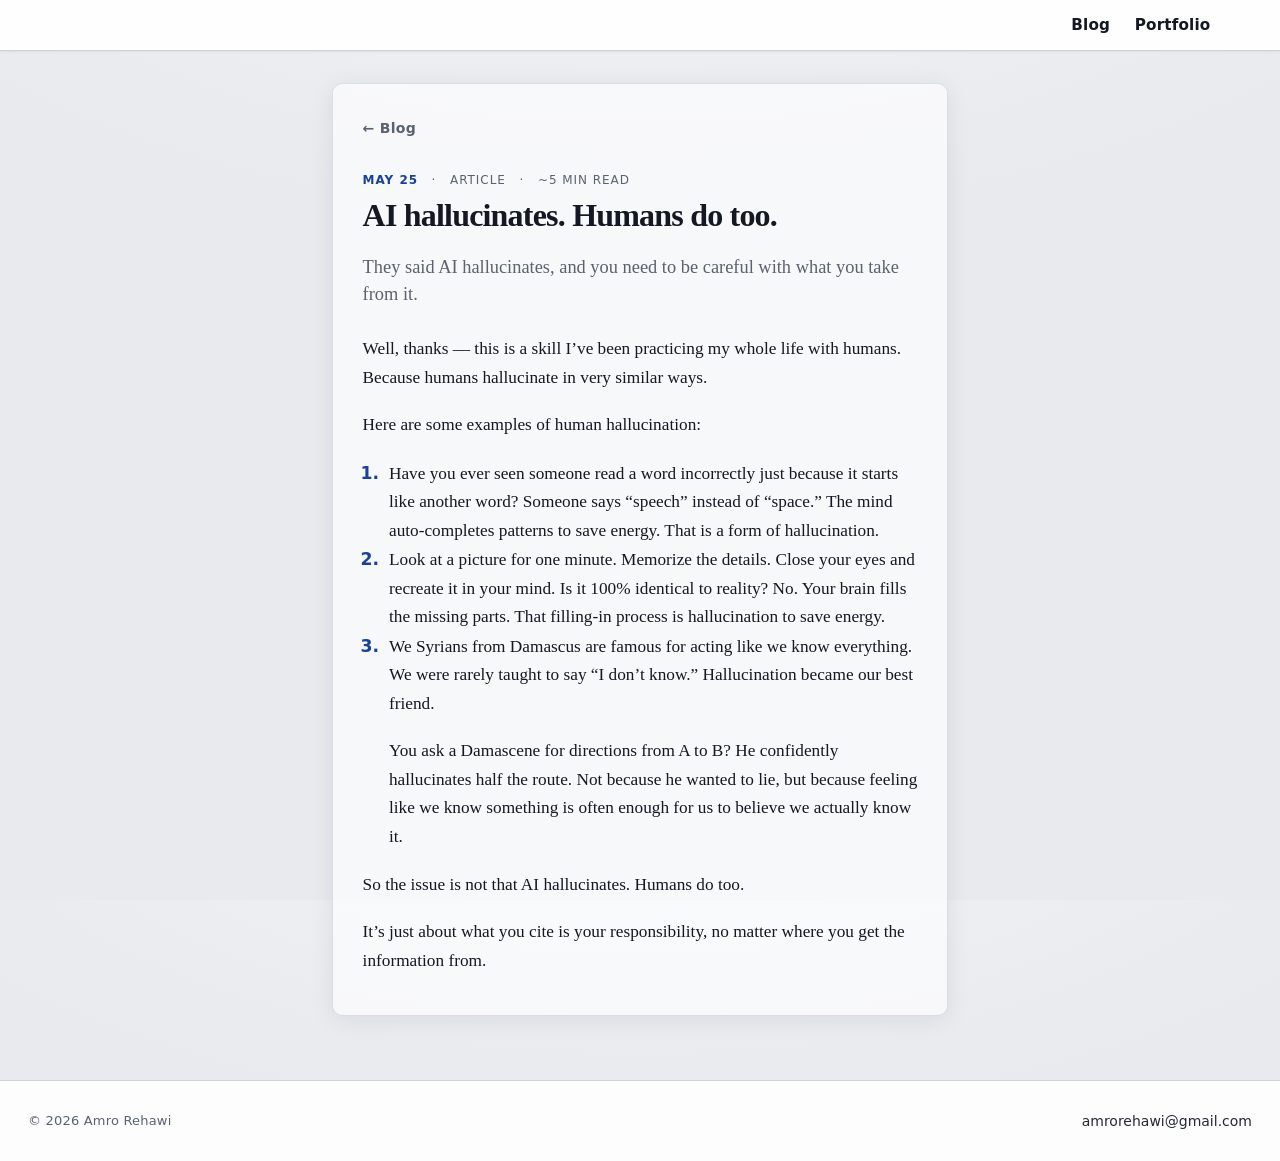
==== article-ai-hallucinations.html @ 1cbb2b4a "initial" ====
<!DOCTYPE html>
<html lang="en">
<head>
    <meta charset="UTF-8">
    <meta name="viewport" content="width=device-width, initial-scale=1.0">
    <meta name="description" content="A short article about AI hallucination, human memory, confidence, and responsibility when citing information.">
    <meta name="theme-color" content="#e8eaee">
    <meta name="color-scheme" content="light">
    <title>AI hallucinates. Humans do too. — Amro Rehawi</title>
    <link rel="stylesheet" href="style.css?v=16">
</head>
<body>
    <a class="skip-link" href="#main">Skip to content</a>
    <header class="site-header">
        <nav aria-label="Primary navigation">
            <ul>
                <li><a href="index.html">Blog</a></li>
                <li><a href="portfolio.html">Portfolio</a></li>
            </ul>
        </nav>
    </header>
    <main id="main" class="layout-inner readable">
        <article class="inner-panel">
            <a href="index.html" class="back-link">← Blog</a>
            <header>
                <p class="article-meta">
                    <strong><time datetime="2026-05-25">May 25</time></strong>
                    <span aria-hidden="true">·</span>
                    <span>Article</span>
                    <span aria-hidden="true">·</span>
                    <span>~5 min read</span>
                </p>
                <h1 class="article-heading">AI hallucinates. Humans do too.</h1>
                <p class="article-intro">They said AI hallucinates, and you need to be careful with what you take from it.</p>
            </header>
            <div class="article-body">
                <p>Well, thanks — this is a skill I’ve been practicing my whole life with humans. Because humans hallucinate in very similar ways.</p>

                <p>Here are some examples of human hallucination:</p>

                <ol>
                    <li>
                        <p>Have you ever seen someone read a word incorrectly just because it starts like another word? Someone says “speech” instead of “space.” The mind auto-completes patterns to save energy. That is a form of hallucination.</p>
                    </li>
                    <li>
                        <p>Look at a picture for one minute. Memorize the details. Close your eyes and recreate it in your mind. Is it 100% identical to reality? No. Your brain fills the missing parts. That filling-in process is hallucination to save energy.</p>
                    </li>
                    <li>
                        <p>We Syrians from Damascus are famous for acting like we know everything. We were rarely taught to say “I don’t know.” Hallucination became our best friend.</p>
                        <p>You ask a Damascene for directions from A to B? He confidently hallucinates half the route. Not because he wanted to lie, but because feeling like we know something is often enough for us to believe we actually know it.</p>
                    </li>
                </ol>

                <p>So the issue is not that AI hallucinates. Humans do too.</p>
                <p>It’s just about what you cite is your responsibility, no matter where you get the information from.</p>
            </div>
        </article>
    </main>
    <footer class="site-footer" aria-label="Site footer">
        <small>© 2026 Amro Rehawi</small>
        <ul>
            <li><a href="#" rel="noopener noreferrer" aria-label="email">amrorehawi@gmail.com</a></li>
        </ul>
    </footer>
</body>
</html>
---- style.css ----
/* v17 */

*,
*::before,
*::after {
  box-sizing: border-box;
}

:root {
  --bg: #e8eaee;
  --bg-subtle: #f2f4f7;
  --surface: #ffffff;
  --text: #141823;
  --muted: #5a6270;
  --accent: #1740a0;
  --accent-soft: rgb(23 64 160 / 0.12);
  --border: #cfd4dc;
  --radius-pill: 999px;
  --radius-md: 10px;
  --shadow-sm: 0 1px 2px rgb(17 22 34 / 0.06);
  --shadow-float: 0 4px 24px rgb(17 22 34 / 0.08);
  --space-nav: 0.8rem clamp(1rem, 4vw, 1.75rem);
  --space-main-inline: clamp(1rem, 4vw, 1.75rem);
  --font-serif: Georgia, "Times New Roman", Times, serif;
  --font-ui: system-ui, -apple-system, "Segoe UI", Roboto, Arial, sans-serif;
  --ease-out: cubic-bezier(0.22, 1, 0.36, 1);
  --t-fast: 0.18s;
  --t-med: 0.28s;
}

html {
  height: 100%;
  scroll-behavior: smooth;
}

@media (prefers-reduced-motion: reduce) {
  html {
    scroll-behavior: auto;
  }
}

body {
  position: relative;
  min-height: 100%;
  margin: 0;
  display: flex;
  flex-direction: column;
  background-color: var(--bg);
  background-image: radial-gradient(
    ellipse 120% 80% at 50% -20%,
    var(--bg-subtle),
    var(--bg) 55%
  );
  font-family: var(--font-serif);
  color: var(--text);
  line-height: 1.52;
  -webkit-font-smoothing: antialiased;
  text-rendering: optimizeLegibility;
}

::selection {
  background-color: var(--accent-soft);
  color: var(--text);
}

:where(a:focus-visible, button:focus-visible) {
  outline: 2px solid var(--accent);
  outline-offset: 3px;
  border-radius: 3px;
}

.skip-link {
  position: absolute;
  top: 0;
  left: 50%;
  z-index: 100;
  padding: 0.45rem 0.9rem;
  font-family: var(--font-ui);
  font-size: 0.8125rem;
  font-weight: 600;
  color: var(--surface);
  background-color: var(--accent);
  border-radius: 0 0 var(--radius-md) var(--radius-md);
  text-decoration: none;
  translate: -50% -120%;
  transition: translate var(--t-fast) var(--ease-out);
}

.skip-link:focus {
  outline: none;
}

.skip-link:focus-visible {
  outline: 2px solid var(--surface);
  outline-offset: 2px;
  translate: -50% 0;
}

img {
  max-width: 100%;
  height: auto;
}

@media (prefers-reduced-motion: reduce) {
  .skip-link {
    transition: none;
  }
}

.site-header {
  position: sticky;
  top: 0;
  z-index: 20;
  background-color: rgb(255 255 255 / 0.92);
  backdrop-filter: blur(10px);
  -webkit-backdrop-filter: blur(10px);
  border-bottom: 1px solid var(--border);
  box-shadow: var(--shadow-sm);
}

.site-header nav {
  display: flex;
  justify-content: flex-end;
  align-items: center;
  max-width: 1200px;
  margin-inline: auto;
  padding: var(--space-nav);
  width: 100%;
}

.site-header ul {
  display: flex;
  flex-wrap: wrap;
  justify-content: flex-end;
  gap: 0.35rem 1.35rem;
  list-style: none;
  margin: 0;
  padding: 0;
}

.site-header a {
  font-family: var(--font-ui);
  text-decoration: none;
  color: var(--text);
  font-size: 0.95rem;
  font-weight: 600;
  letter-spacing: 0.01em;
  padding: 0.35rem 0.1rem;
  border-radius: var(--radius-pill);
  transition:
    color var(--t-fast) var(--ease-out),
    opacity var(--t-fast) var(--ease-out),
    transform var(--t-fast) var(--ease-out),
    box-shadow var(--t-fast) var(--ease-out);
}

.site-header a:hover {
  color: var(--accent);
}

@media (prefers-reduced-motion: no-preference) {
  .site-header a:active {
    transform: scale(0.98);
  }
}

main {
  flex: 1;
  width: 100%;
}

#main {
  scroll-margin-top: clamp(4rem, 10vw, 5.75rem);
}

main.layout-home {
  display: flex;
  gap: clamp(1.25rem, 3vw, 2rem);
  padding: clamp(1.25rem, 4vw, 2.25rem) var(--space-main-inline)
    clamp(2rem, 5vw, 3rem);
  max-width: 1200px;
  margin-inline: auto;
}

#author-section {
  width: min(300px, 100%);
  flex-shrink: 0;
  padding: 0.25rem clamp(0, 2vw, 0.65rem);
  align-self: flex-start;
}

#author-photo {
  display: block;
  width: 180px;
  max-width: min(180px, 72vw);
  height: auto;
  aspect-ratio: 1;
  border-radius: var(--radius-pill);
  object-fit: cover;
  border: 1px solid var(--border);
  box-shadow: var(--shadow-float);
}

@media (prefers-reduced-motion: no-preference) {
  #author-photo {
    transition:
      transform var(--t-med) var(--ease-out),
      box-shadow var(--t-med) var(--ease-out);
  }

  #author-photo:hover {
    transform: translateY(-2px) scale(1.02);
    box-shadow: var(--shadow-float), 0 0 0 3px var(--accent-soft);
  }
}

#author-section h1 {
  margin: 1.25rem 0 0.45rem;
  font-size: clamp(1.42rem, 2.8vw, 1.85rem);
  line-height: 1.14;
  font-weight: 600;
  letter-spacing: -0.02em;
}

#author-section h1::after {
  content: "";
  display: block;
  width: 2.25rem;
  height: 2px;
  margin-top: 0.65rem;
  border-radius: 1px;
  background: linear-gradient(90deg, var(--accent), transparent);
}

#author-section .tagline {
  margin: 0;
  padding-top: 0.75rem;
  color: var(--muted);
  font-size: clamp(0.9125rem, 1.5vw, 1rem);
  max-width: 30ch;
  line-height: 1.5;
}

.main-content {
  flex: 1;
  min-width: 0;
  background-color: rgb(255 255 255 / 0.65);
  border: 1px solid rgb(207 212 220 / 0.75);
  border-radius: var(--radius-md);
  box-shadow: var(--shadow-float);
  padding: clamp(0.75rem, 2vw, 1.25rem) clamp(0.75rem, 2.5vw, 1.5rem)
    clamp(0.35rem, 1.5vw, 0.75rem);
}

.visually-hidden {
  position: absolute;
  clip-path: inset(50%);
  width: 1px;
  height: 1px;
  overflow: hidden;
  white-space: nowrap;
  border: 0;
  padding: 0;
  margin: -1px;
}

.article-list {
  list-style: none;
  margin: 0;
  padding: 0;
  max-width: 100%;
}

.article-list li {
  position: relative;
  display: flex;
  align-items: center;
  gap: 1.25rem clamp(1rem, 2.5vw, 1.75rem);
  padding: clamp(1.15rem, 3vw, 1.85rem) 0.65rem clamp(1.15rem, 3vw, 1.85rem)
    0.5rem;
  margin-inline: -0.65rem;
  border-radius: 8px;
  border-bottom: 1px solid var(--border);
  transition:
    background-color var(--t-med) var(--ease-out),
    box-shadow var(--t-med) var(--ease-out);
}

.article-list li:last-child {
  border-bottom: none;
}

.article-list li::after {
  content: "";
  position: absolute;
  left: 0.25rem;
  top: 50%;
  transform: translateY(-50%) scaleY(0);
  transform-origin: center center;
  width: 3px;
  height: calc(100% - 1.75rem);
  border-radius: 2px;
  background: var(--accent);
  opacity: 0;
  transition:
    transform var(--t-med) var(--ease-out),
    opacity var(--t-fast) var(--ease-out);
}

@media (prefers-reduced-motion: reduce) {
  .article-list li::after {
    transition: none;
  }
}

.article-list li:hover {
  background-color: rgb(255 255 255 / 0.85);
}

@media (prefers-reduced-motion: no-preference) {
  .article-list li:hover::after {
    transform: translateY(-50%) scaleY(1);
    opacity: 1;
  }

  .article-list li:active {
    background-color: rgb(248 249 251 / 0.95);
  }
}

.article-list li:focus-within::after {
  opacity: 0.35;
  transform: translateY(-50%) scaleY(0.92);
}

.date {
  width: 4.85rem;
  flex-shrink: 0;
  color: var(--accent);
  font-family: var(--font-ui);
  font-weight: 650;
  font-size: 0.75rem;
  letter-spacing: 0.08em;
  text-transform: uppercase;
  line-height: 1.2;
}

.article-list a {
  flex: 1;
  min-width: 0;
  padding-block: 0.15rem;
  text-decoration: underline;
  text-decoration-color: rgb(26 61 148 / 0.18);
  text-decoration-thickness: 1px;
  text-underline-offset: 0.22em;
  color: var(--text);
  font-weight: 500;
  letter-spacing: -0.015em;
  font-size: clamp(1rem, 2.05vw, 1.29rem);
  line-height: 1.38;
  transition:
    color var(--t-fast) var(--ease-out),
    text-decoration-color var(--t-fast) var(--ease-out);
}

.article-list a:hover {
  color: var(--accent);
  text-decoration-color: rgb(23 64 160 / 0.45);
}

.time {
  width: 5.75rem;
  flex-shrink: 0;
  text-align: right;
  font-family: var(--font-ui);
  font-size: 0.8475rem;
  font-variant-numeric: tabular-nums;
  letter-spacing: 0.03em;
  color: var(--muted);
}

.site-footer {
  display: flex;
  flex-wrap: wrap;
  justify-content: space-between;
  align-items: center;
  gap: 1rem 1.5rem;
  width: 100%;
  padding: var(--space-nav);
  padding-block: max(1rem, 0.95rem + 1vw);
  background-color: rgb(255 255 255 / 0.9);
  border-top: 1px solid var(--border);
  margin-top: auto;
}

.site-footer small {
  font-family: var(--font-ui);
  font-size: 0.8125rem;
  color: var(--muted);
  letter-spacing: 0.015em;
}

.site-footer ul {
  display: flex;
  flex-wrap: wrap;
  gap: 0.85rem 1.35rem;
  list-style: none;
  margin: 0;
  padding: 0;
}

.site-footer a {
  font-family: var(--font-ui);
  text-decoration: none;
  color: var(--text);
  font-size: 0.875rem;
  font-weight: 500;
  padding: 0.2rem 0;
  opacity: 0.92;
  transition:
    color var(--t-fast) var(--ease-out),
    opacity var(--t-fast) var(--ease-out);
}

.site-footer a:hover {
  color: var(--accent);
  opacity: 1;
}

@media print {
  .site-header,
  .site-footer {
    box-shadow: none;
    backdrop-filter: none;
  }

  .site-header {
    position: relative;
  }

  main.layout-home {
    max-width: none;
  }

  .main-content {
    box-shadow: none;
    border: 1px solid #ccc;
  }

  .inner-panel {
    box-shadow: none;
    border: 1px solid #ccc;
  }

  body {
    background: #fff;
  }
}

@media (max-width: 768px) {
  .site-header nav {
    justify-content: center;
  }

  .site-header ul {
    justify-content: center;
  }

  main.layout-home {
    flex-direction: column;
    padding-top: clamp(1rem, 3vw, 1.35rem);
  }

  #author-section {
    width: 100%;
    text-align: center;
  }

  #author-section h1::after {
    margin-inline: auto;
  }

  #author-photo {
    margin-inline: auto;
  }

  #author-section .tagline {
    margin-inline: auto;
    max-width: 36ch;
  }

  .article-list li {
    flex-direction: column;
    align-items: flex-start;
    gap: 0.55rem;
    padding: 1.2rem 0.85rem;
    margin-inline: -0.35rem;
  }

  .article-list li::after {
    left: 0.15rem;
    height: calc(100% - 1rem);
  }

  .time {
    width: auto;
    text-align: left;
  }

  .site-footer {
    flex-direction: column;
    justify-content: center;
    text-align: center;
    padding-inline: clamp(1rem, 5vw, 1.75rem);
  }

  .site-footer ul {
    justify-content: center;
  }

  main.layout-inner {
    padding-bottom: clamp(1.75rem, 5vw, 2.5rem);
  }

  .inner-panel {
    padding-left: clamp(0.9rem, 3.8vw, 1.65rem);
    padding-right: clamp(0.9rem, 3.8vw, 1.65rem);
  }
}

/* Article + portfolio inner pages */

.site-header a[aria-current="page"] {
  color: var(--accent);
  text-underline-offset: 0.2em;
  text-decoration-thickness: 2px;
  text-decoration-line: underline;
  text-decoration-color: rgb(23 64 160 / 0.35);
}

main.layout-inner {
  flex: 1;
  margin-inline: auto;
  padding: clamp(1.25rem, 4vw, 2rem) var(--space-main-inline)
    clamp(2.5rem, 6vw, 4rem);
}

.layout-inner.full-width {
  max-width: 1100px;
  width: 100%;
}

.layout-inner.readable {
  max-width: min(42rem, 100%);
  width: 100%;
}

.inner-panel {
  background-color: rgb(255 255 255 / 0.65);
  border: 1px solid rgb(207 212 220 / 0.75);
  border-radius: var(--radius-md);
  box-shadow: var(--shadow-float);
  padding: clamp(1.35rem, 3.5vw, 2rem) clamp(1.05rem, 3.5vw, 1.85rem)
    clamp(1.85rem, 4vw, 2.5rem);
}

.back-link {
  display: inline-block;
  margin: 0 0 1.25rem;
  font-family: var(--font-ui);
  font-size: 0.875rem;
  font-weight: 600;
  text-decoration: none;
  color: var(--muted);
  letter-spacing: 0.02em;
  transition: color var(--t-fast) var(--ease-out);
}

.back-link:hover {
  color: var(--accent);
}

.article-meta {
  display: flex;
  flex-wrap: wrap;
  align-items: baseline;
  gap: 0.35rem 0.85rem;
  margin-bottom: 0.5rem;
  font-family: var(--font-ui);
  font-size: 0.75rem;
  color: var(--muted);
  text-transform: uppercase;
  letter-spacing: 0.08em;
}

.article-meta strong {
  color: var(--accent);
  font-weight: 650;
}

.article-meta strong time {
  font-weight: inherit;
  font-variant-numeric: tabular-nums;
}

.article-heading {
  margin: 0 0 1.75rem;
  font-size: clamp(1.5rem, 4.2vw, 2rem);
  line-height: 1.14;
  font-weight: 600;
  letter-spacing: -0.025em;
}

.article-intro {
  font-size: clamp(1.02rem, 2vw, 1.15rem);
  color: var(--muted);
  margin: -0.5rem 0 1.65rem;
  line-height: 1.5;
}

.article-body {
  font-size: clamp(1rem, 1.8vw, 1.08rem);
  line-height: 1.65;
}

.article-body p {
  margin: 0 0 1.1em;
}

.article-body p:last-child {
  margin-bottom: 0;
}

.article-body ol,
.article-body ul {
  margin: 0 0 1.2rem;
  padding-left: 1.4rem;
}

.article-body li {
  padding-left: 0.25rem;
}

.article-body li::marker {
  color: var(--accent);
  font-family: var(--font-ui);
  font-weight: 700;
}

.article-body h2 {
  margin: 1.85rem 0 0.65rem;
  font-size: clamp(1.08rem, 2.5vw, 1.22rem);
  font-weight: 600;
  letter-spacing: -0.02em;
  font-family: var(--font-ui);
}

.page-title {
  margin: 0 0 0.85rem;
  font-size: clamp(1.6rem, 4vw, 2.05rem);
  line-height: 1.15;
  font-weight: 600;
  letter-spacing: -0.03em;
}

.page-intro {
  margin: 0 0 2rem;
  max-width: 52ch;
  color: var(--muted);
  line-height: 1.52;
}

.portfolio-grid {
  display: grid;
  gap: clamp(1rem, 3vw, 1.35rem);
  grid-template-columns: repeat(auto-fill, minmax(min(260px, 100%), 1fr));
}

.portfolio-card {
  display: flex;
  flex-direction: column;
  min-height: 10rem;
  padding: clamp(1.1rem, 2.8vw, 1.35rem);
  border-radius: 8px;
  border: 1px solid var(--border);
  background-color: rgb(255 255 255 / 0.88);
  box-shadow: var(--shadow-sm);
  transition:
    transform var(--t-med) var(--ease-out),
    box-shadow var(--t-med) var(--ease-out);
}

@media (prefers-reduced-motion: no-preference) {
  .portfolio-card:hover {
    transform: translateY(-3px);
    box-shadow: var(--shadow-float);
  }
}

.portfolio-card-title {
  margin: 0 0 0.45rem;
  font-family: var(--font-ui);
  font-size: 1.02rem;
  font-weight: 650;
}

.portfolio-card-title a {
  color: var(--text);
  text-decoration: underline;
  text-decoration-color: rgb(23 64 160 / 0.22);
  text-decoration-thickness: 1px;
  text-underline-offset: 0.22em;
  transition:
    color var(--t-fast) var(--ease-out),
    text-decoration-color var(--t-fast) var(--ease-out);
}

.portfolio-card-title a:hover {
  color: var(--accent);
  text-decoration-color: rgb(23 64 160 / 0.55);
}

.portfolio-card-role {
  margin: 0 0 auto;
  font-family: var(--font-ui);
  font-size: 0.8rem;
  text-transform: uppercase;
  letter-spacing: 0.07em;
  color: var(--accent);
}

.portfolio-card-description {
  margin: 0.35rem 0 auto;
  color: var(--muted);
  font-size: 0.95rem;
  line-height: 1.5;
}

.portfolio-card-meta {
  margin-top: 1rem;
  padding-top: 0.85rem;
  border-top: 1px dashed var(--border);
  font-family: var(--font-ui);
  font-size: 0.8125rem;
  color: var(--muted);
}
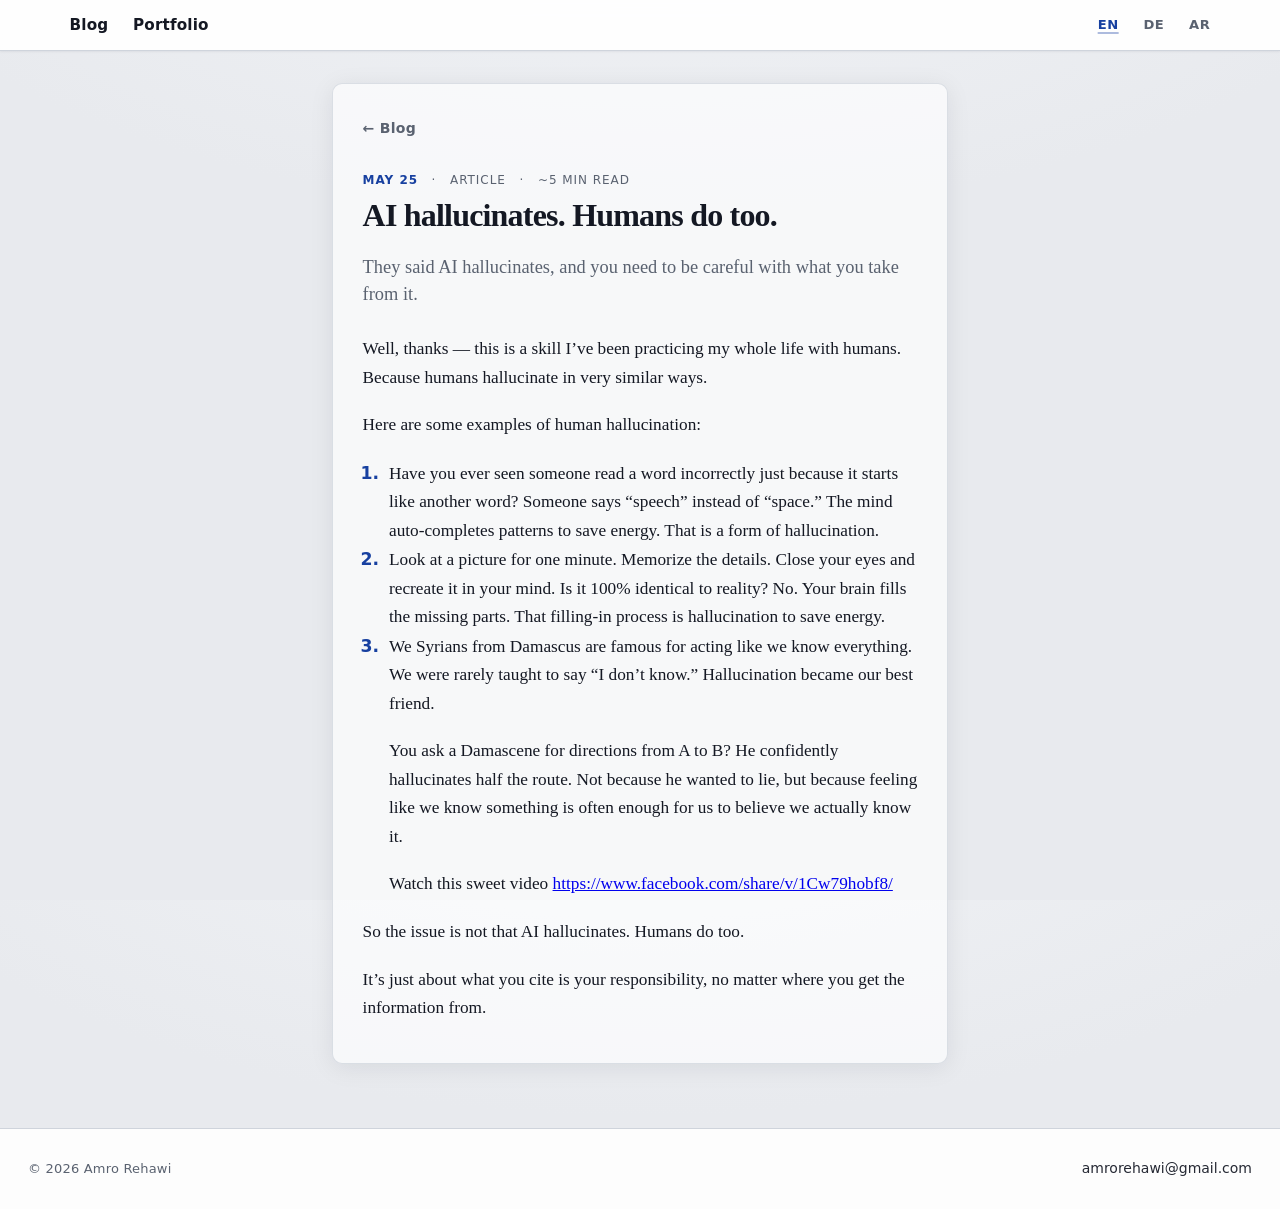
==== commit d8e102a6: "mehrere sprachen" ====
--- a/article-ai-hallucinations.html
+++ b/article-ai-hallucinations.html
@@ -7,15 +7,20 @@
     <meta name="theme-color" content="#e8eaee">
     <meta name="color-scheme" content="light">
     <title>AI hallucinates. Humans do too. — Amro Rehawi</title>
-    <link rel="stylesheet" href="style.css?v=16">
+    <link rel="stylesheet" href="style.css?v=18">
 </head>
 <body>
     <a class="skip-link" href="#main">Skip to content</a>
     <header class="site-header">
         <nav aria-label="Primary navigation">
-            <ul>
+            <ul class="site-nav">
                 <li><a href="index.html">Blog</a></li>
                 <li><a href="portfolio.html">Portfolio</a></li>
+            </ul>
+            <ul class="language-switcher" aria-label="Language selection">
+                <li><a href="article-ai-hallucinations.html" aria-current="true">EN</a></li>
+                <li><a href="article-ai-hallucinations-de.html">DE</a></li>
+                <li><a href="article-ai-hallucinations-ar.html">AR</a></li>
             </ul>
         </nav>
     </header>
@@ -48,6 +53,7 @@
                     <li>
                         <p>We Syrians from Damascus are famous for acting like we know everything. We were rarely taught to say “I don’t know.” Hallucination became our best friend.</p>
                         <p>You ask a Damascene for directions from A to B? He confidently hallucinates half the route. Not because he wanted to lie, but because feeling like we know something is often enough for us to believe we actually know it.</p>
+                        <p>Watch this sweet video <a href="https://www.facebook.com/share/v/1Cw79hobf8/" target="_blank" rel="noopener noreferrer">https://www.facebook.com/share/v/1Cw79hobf8/</a></p>
                     </li>
                 </ol>
 
--- a/style.css
+++ b/style.css
@@ -1,4 +1,4 @@
-/* v17 */
+/* v18 */
 
 *,
 *::before,
@@ -120,8 +120,10 @@
 
 .site-header nav {
   display: flex;
-  justify-content: flex-end;
+  flex-wrap: wrap;
+  justify-content: space-between;
   align-items: center;
+  gap: 1rem;
   max-width: 1200px;
   margin-inline: auto;
   padding: var(--space-nav);
@@ -156,6 +158,48 @@
 
 .site-header a:hover {
   color: var(--accent);
+}
+
+.language-switcher {
+  font-family: var(--font-ui);
+  font-size: 0.82rem;
+}
+
+.language-switcher a {
+  color: var(--muted);
+  font-size: inherit;
+  font-weight: 650;
+  letter-spacing: 0.04em;
+  text-transform: uppercase;
+}
+
+.language-switcher a[aria-current="true"] {
+  color: var(--accent);
+  text-decoration: underline;
+  text-decoration-color: rgb(23 64 160 / 0.35);
+  text-decoration-thickness: 2px;
+  text-underline-offset: 0.24em;
+}
+
+[dir="rtl"] body {
+  font-family: Georgia, "Times New Roman", "Amiri", serif;
+}
+
+[dir="rtl"] .site-header nav,
+[dir="rtl"] .site-footer,
+[dir="rtl"] main.layout-home,
+[dir="rtl"] .article-list li,
+[dir="rtl"] .article-meta {
+  direction: rtl;
+}
+
+[dir="rtl"] .article-list li::after {
+  right: 0.25rem;
+  left: auto;
+}
+
+[dir="rtl"] .time {
+  text-align: left;
 }
 
 @media (prefers-reduced-motion: no-preference) {
